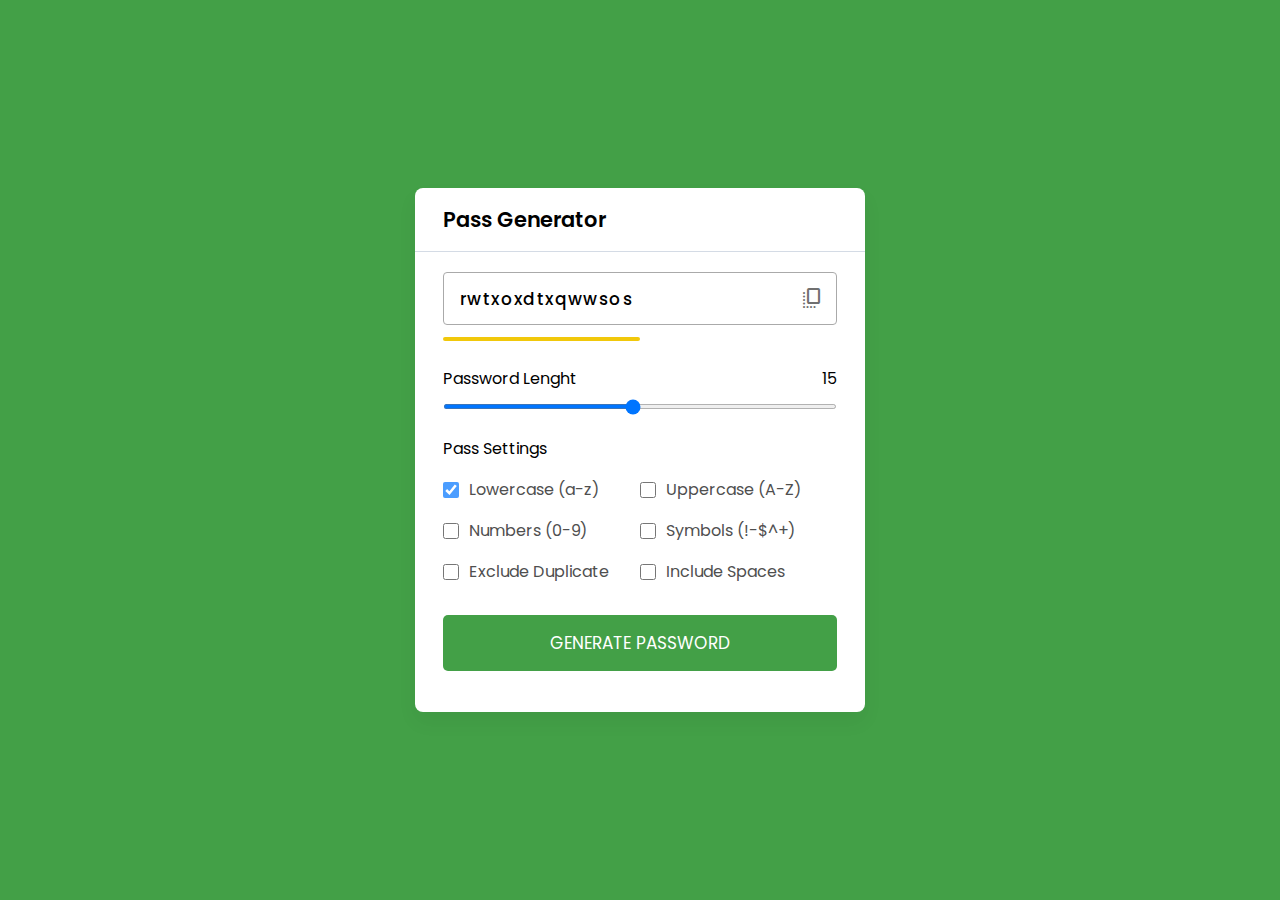
==== explanation/exp.html @ 8f9e9534 "新たにファイルを作成" ====
<!DOCTYPE html>
<html lang="ja">

<head>
    <meta charset="UTF-8">
    <meta http-equiv="X-UA-Compatible" content="IE=edge">
    <meta name="viewport" content="width=device-width, initial-scale=1.0">
    <link href="https://fonts.googleapis.com/css2?family=Material+Symbols+Rounded" rel="stylesheet">
    <link rel="stylesheet" href="exp.css">
    <title>Pass Generator</title>
</head>

<body>
    
    <div class="container">
        <h2>Pass Generator</h2>
        <div class="wrapper">
            <div class="input-box">
                <input type="text" disabled>
                <span class="material-symbols-rounded">copy_all</span>
            </div>
            <div class="pass-indicator"></div>
            <div class="pass-length">
                <div class="details">
                    <label class="title">Password Lenght</label>
                    <span></span>
                </div>
                <input type="range" min="1" max="30" value="15" step="1">
            </div>

            <div class="pass-settings">
                <label class="title">Pass Settings</label>
                <ul class="options">
                    <li class="option">
                        <input type="checkbox" id="lowercase" checked>
                        <label for="lowercase">Lowercase (a-z)</label>
                    </li>
                    <li class="option">
                        <input type="checkbox" id="uppercase">
                        <label for="uppercase">Uppercase (A-Z)</label>
                    </li>
                    <li class="option">
                        <input type="checkbox" id="numbers">
                        <label for="numbers">Numbers (0-9)</label>
                    </li>
                    <li class="option">
                        <input type="checkbox" id="symbols">
                        <label for="symbols">Symbols (!-$^+)</label>
                    </li>
                    <li class="option">
                        <input type="checkbox" id="exc-duplicate">
                        <label for="exc-duplicate">Exclude Duplicate</label>
                    </li>
                    <li class="option">
                        <input type="checkbox" id="spaces">
                        <label for="spaces">Include Spaces</label>
                    </li>
                </ul>
            </div>



            <button class="generate-btn">Generate Password</button>
        </div>
    </div>





    <script src="exp.js"></script>
</body>
</html>
---- explanation/exp.css ----
@import url('https://fonts.googleapis.com/css2?family=Poppins:wght@400;500;600&display=swap');

*{
    margin: 0;
    padding: 0;
    box-sizing: border-box;
    font-family: 'Poppins', sans-serif;
}

body{
    display: flex;
    align-items: center;
    justify-content: center;
    min-height: 100vh;
    background: #43A047;
}

.container{
    width: 450px;
    background: #fff;
    border-radius: 8px;
    box-shadow: 0 10px 20px rgba(0, 0, 0, 0.05);
}

.container h2{
    font-weight: 600;
    font-size: 1.31rem;
    padding: 1rem 1.75rem;
    border-bottom: 1px solid #d4dbe5;
}

.wrapper{
    margin: 1.25rem 1.75rem;
}

.wrapper .input-box{
    position: relative;
}

.input-box input{
    width: 100%;
    height: 53px;
    color: #000;
    background: none;
    font-size: 1.06rem;
    font-weight: 500;
    border-radius: 4px;
    letter-spacing: 1.4px;
    border: 1px solid #aaa;
    padding: 0 2.85rem 0 1rem;
}

.input-box span{
    position: absolute;
    right: 13px;
    cursor: pointer;
    line-height: 53px;
    color: #707070;
}

.input-box span:hover{
    color: #43A047 !important;
}

.wrapper .pass-indicator{
    width: 100%;
    height: 4px;
    position: relative;
    margin-top: 0.75rem;
    border-radius: 25px;
}

.pass-indicator::before{
    position: absolute;
    content: "";
    height: 100%;
    width: 50%;
    border-radius: inherit;
    transition: width 0.3s ease;
}

.pass-indicator#weak::before{
    width: 20%;
    background: #e64a4a;
}

.pass-indicator#medium::before{
    width: 50%;
    background: #f1c80b;
}

.pass-indicator#strong::before{
    width: 100%;
    background: #43A047;
}

.wrapper .pass-length{
    margin: 1.56rem 0 1.25rem;
}

.pass-length .details{
    display: flex;
    justify-content: space-between;
}

.pass-length input{
    width: 100%;
    height: 5px;
}

.pass-settings .options{
    display: flex;
    list-style: none;
    flex-wrap: wrap;
    margin-top: 1rem;
}

.pass-settings .options .option{
    display: flex;
    align-items: center;
    margin-bottom: 1rem;
    width: calc(100% / 2);
}

.options .option:first-child{
    pointer-events: none;
}

.options .option:first-child input{
    opacity: 0.7;
}

.options .option input{
    height: 16px;
    width: 16px;
    cursor: pointer;
}

.options .option label{
    cursor: pointer;
    color: #4f4f4f;
    padding-left: 0.63rem;
}

.wrapper .generate-btn{
    width: 100%;
    color: #fff;
    border: none;
    outline: none;
    cursor: pointer;
    background: #43A047;
    font-size: 1.06rem;
    padding: 0.94rem 0;
    border-radius: 5px;
    text-transform: uppercase;
    margin: 0.94rem 0 1.3rem;
}
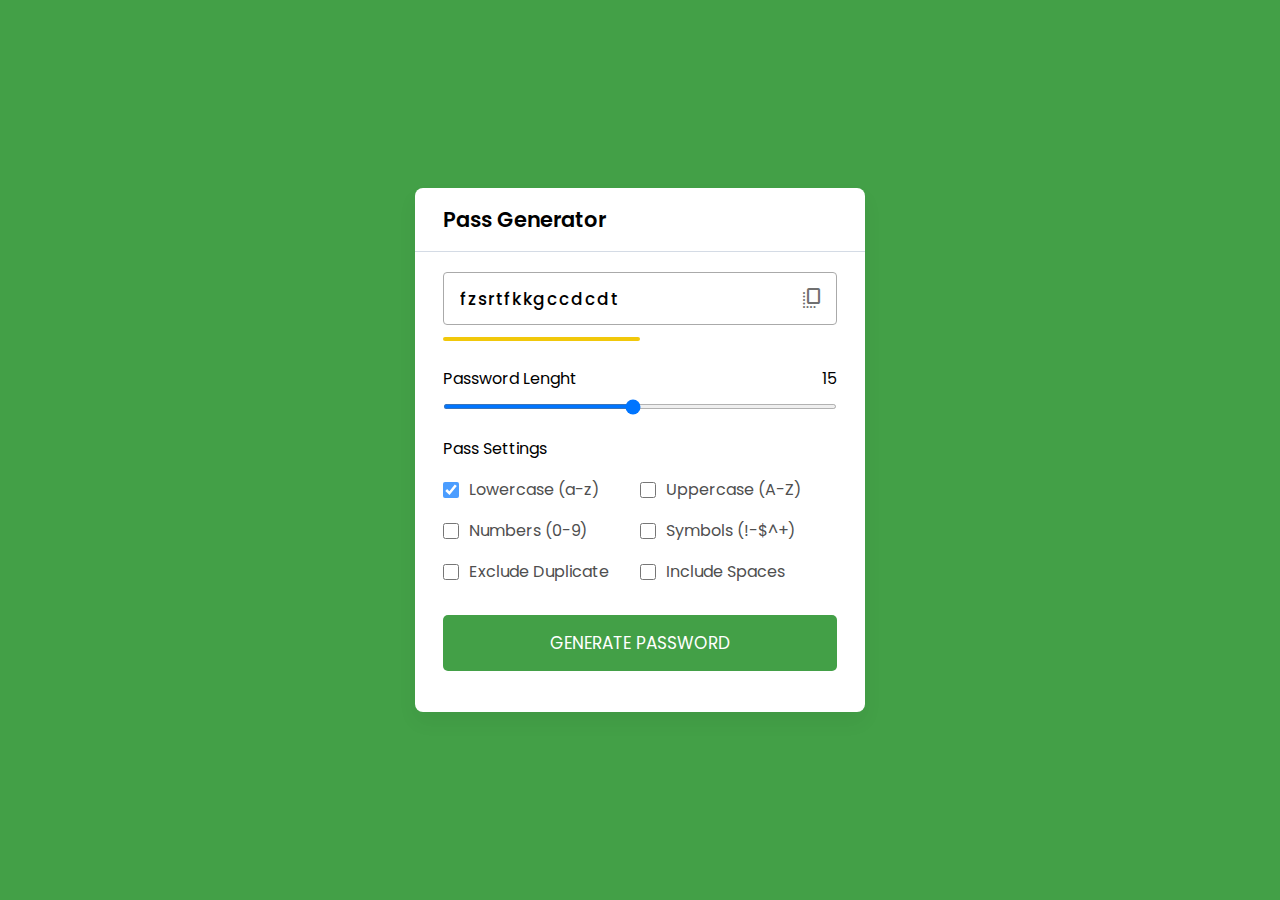
==== commit 8269c9b3: "exp.htmlにコメントアウトを追加" ====
--- a/explanation/exp.html
+++ b/explanation/exp.html
@@ -16,7 +16,10 @@
         <h2>Pass Generator</h2>
         <div class="wrapper">
             <div class="input-box">
+                <!-- disabledでユーザがー入力できないように設定している -->
+                <!-- このinputタグは生成したパスワードを表示するために使うので、ユーザーが入力する必要はない -->
                 <input type="text" disabled>
+                <!-- googleが提供するアイコンを使用している -->
                 <span class="material-symbols-rounded">copy_all</span>
             </div>
             <div class="pass-indicator"></div>
@@ -25,6 +28,8 @@
                     <label class="title">Password Lenght</label>
                     <span></span>
                 </div>
+                <!-- valueは初期値 -->
+                <!-- stepは増減の単位 -->
                 <input type="range" min="1" max="30" value="15" step="1">
             </div>
 
@@ -32,6 +37,7 @@
                 <label class="title">Pass Settings</label>
                 <ul class="options">
                     <li class="option">
+                        <!-- checkedは常にチェックされた状態を意味する -->
                         <input type="checkbox" id="lowercase" checked>
                         <label for="lowercase">Lowercase (a-z)</label>
                     </li>
